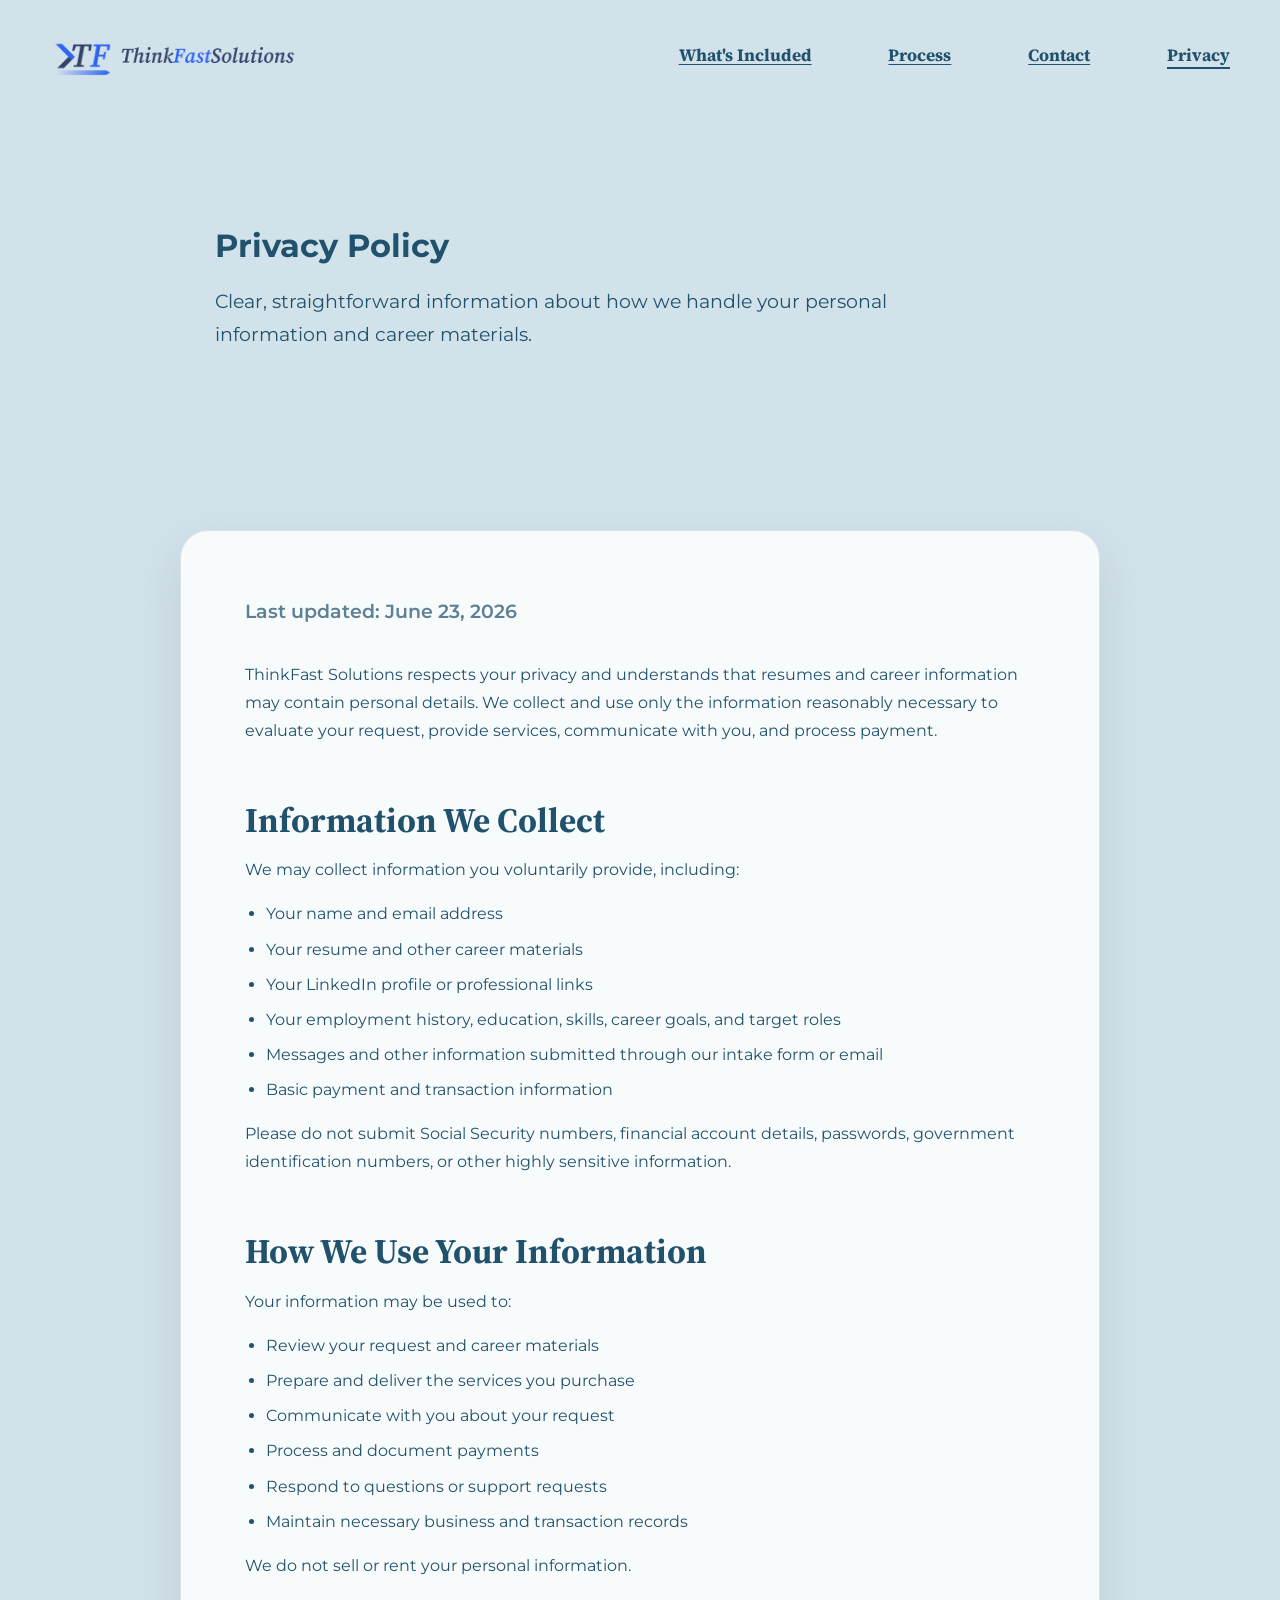
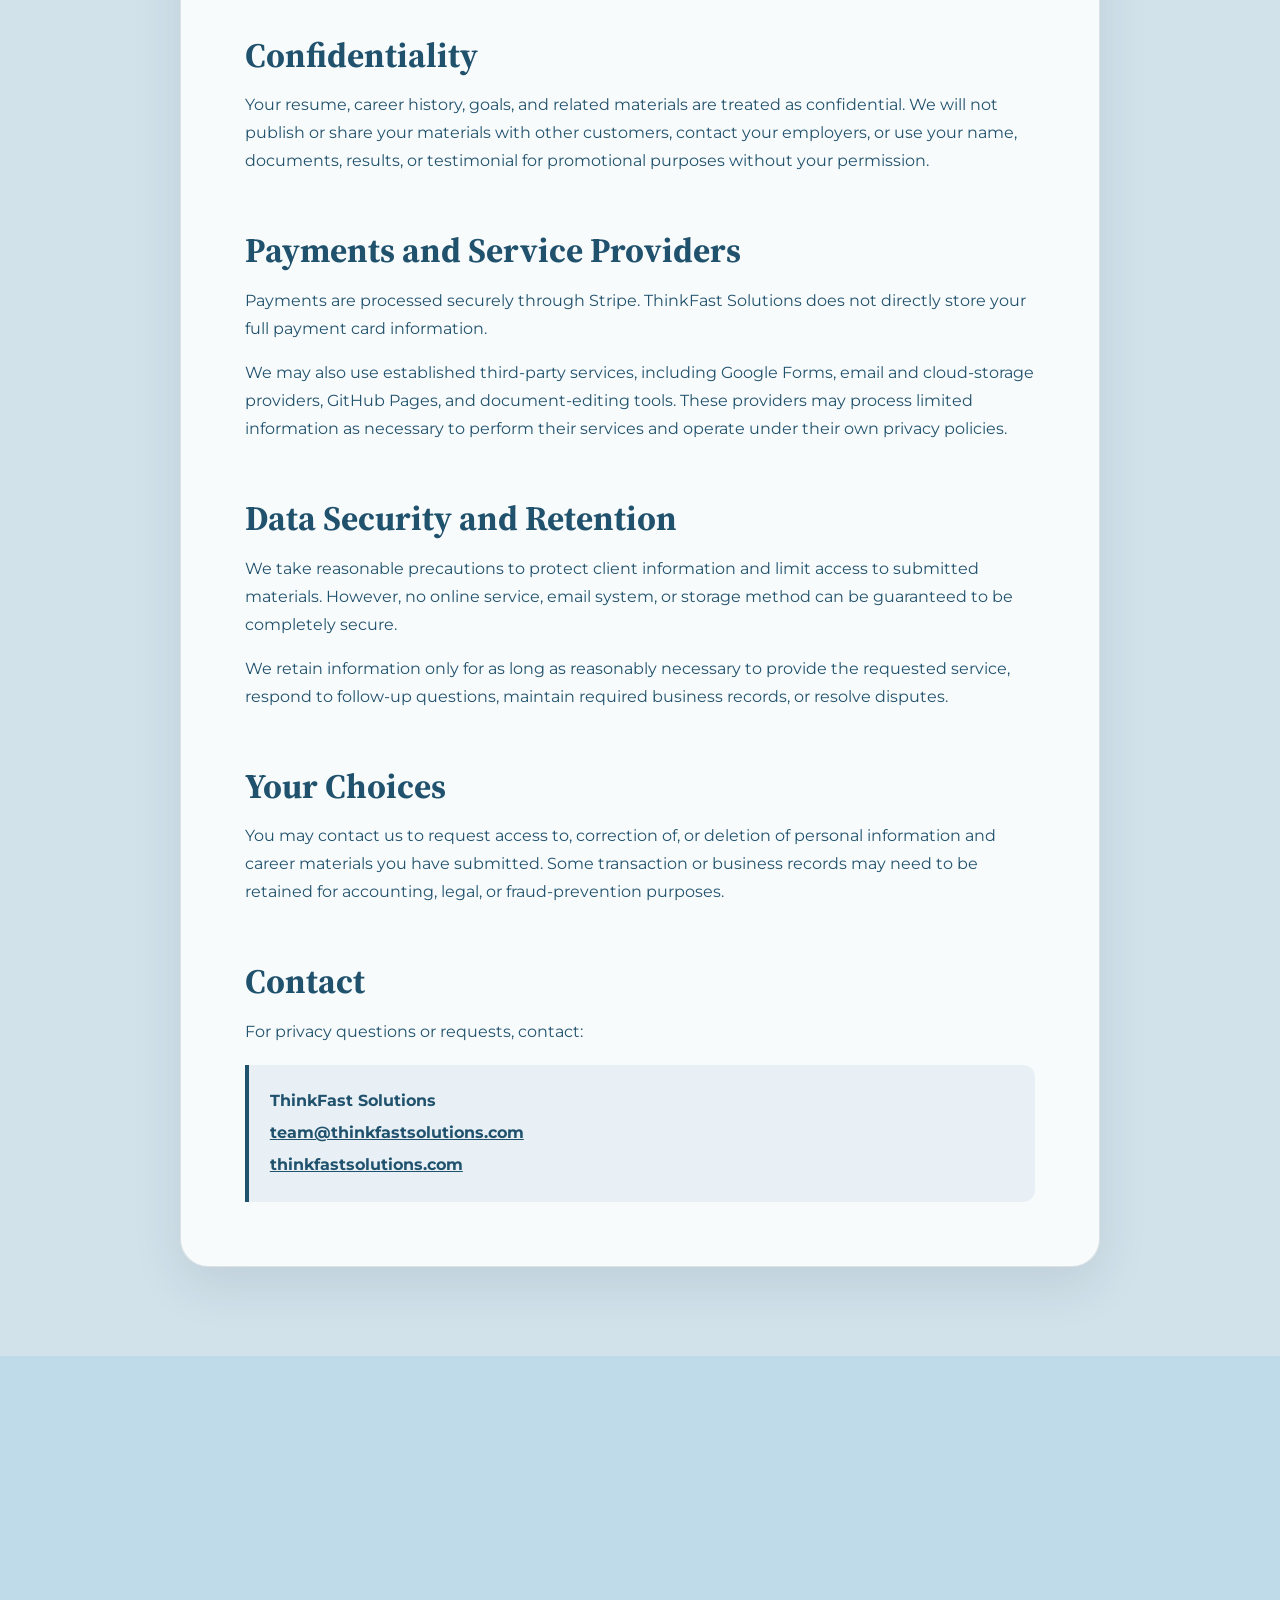
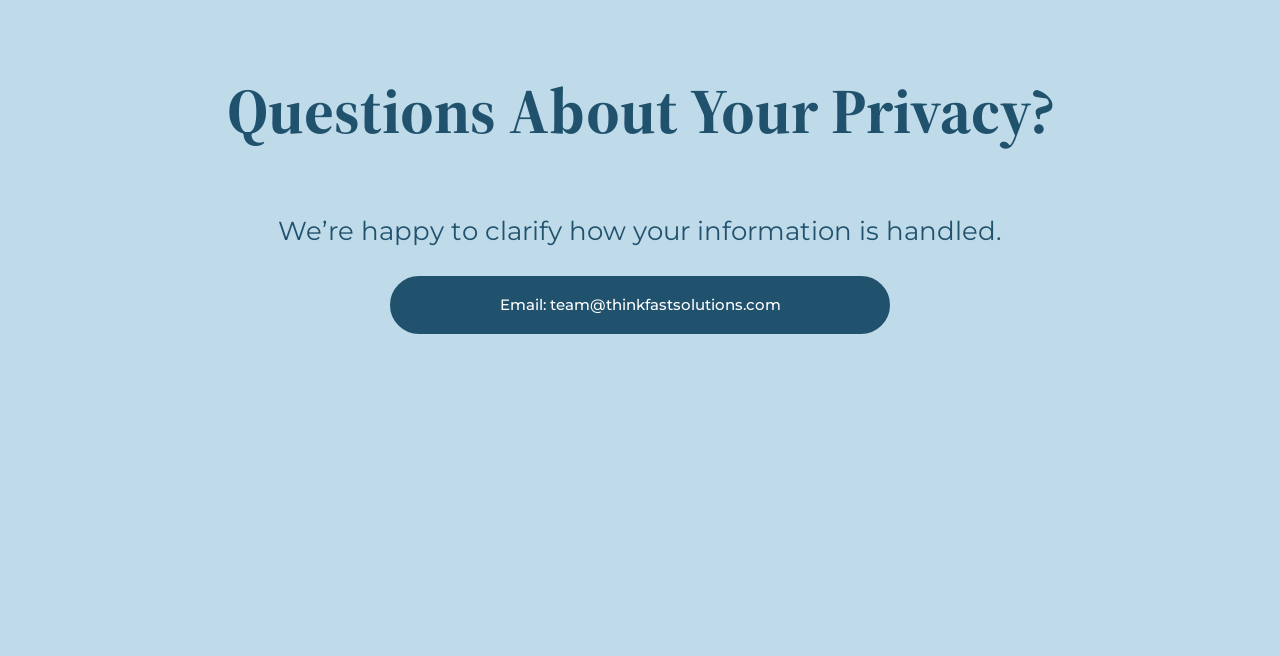
==== privacy.html @ 4c154260 "Add files via upload" ====
<!doctype html>
<html lang="en">
<head>
  <meta charset="utf-8">
  <meta name="viewport" content="width=device-width, initial-scale=1">
  <meta name="description" content="Learn how ThinkFastSolutions collects, uses, and protects information submitted for resume and job-search services.">
  <meta name="theme-color" content="#d2e2eb">
  <meta property="og:title" content="Privacy Policy | ThinkFastSolutions">
  <meta property="og:description" content="Learn how ThinkFastSolutions handles personal information and career materials.">
  <meta property="og:type" content="website">
  <meta property="og:url" content="https://thinkfastsolutions.com/privacy.html">
  <title>Privacy Policy | ThinkFastSolutions</title>

  <link rel="preconnect" href="https://fonts.googleapis.com">
  <link rel="preconnect" href="https://fonts.gstatic.com" crossorigin>
  <link href="https://fonts.googleapis.com/css2?family=Montserrat:ital,wght@0,400;0,500;0,600;0,700;1,400&amp;family=Source+Serif+4:ital,wght@0,600;0,700;1,600&amp;display=swap" rel="stylesheet">
  <link rel="icon" href="assets/favicon.svg" type="image/svg+xml">
  <link rel="stylesheet" href="styles.css">
  <script src="script.js" defer></script>

  <style>
    /* Page-specific additions. These leave the shared site styles untouched. */
    .privacy-page .privacy-hero {
      min-height: auto;
      padding-bottom: clamp(3rem, 7vw, 6rem);
    }

    .privacy-page .privacy-hero .site-nav {
      margin-bottom: clamp(3rem, 7vw, 6rem);
    }

    .privacy-page .privacy-hero-content {
      max-width: 850px;
    }

    .privacy-page .privacy-hero-content h1 {
      margin-bottom: 1rem;
    }

    .privacy-page .privacy-hero-content p {
      max-width: 700px;
      margin: 0;
      font-size: clamp(1rem, 1.6vw, 1.2rem);
      line-height: 1.7;
    }

    .privacy-page .privacy-section {
      padding: clamp(3.5rem, 7vw, 6.5rem) 0;
    }

    .privacy-page .privacy-card {
      max-width: 920px;
      margin: 0 auto;
      padding: clamp(1.75rem, 5vw, 4.5rem);
      background: rgba(255, 255, 255, 0.84);
      border: 1px solid rgba(20, 43, 58, 0.12);
      border-radius: 28px;
      box-shadow: 0 18px 50px rgba(20, 43, 58, 0.1);
    }

    .privacy-page .privacy-updated {
      margin: 0 0 2rem;
      font-size: 0.95rem;
      font-weight: 600;
      opacity: 0.72;
    }

    .privacy-page .privacy-card > p:first-of-type {
      font-size: clamp(1.05rem, 1.5vw, 1.18rem);
      line-height: 1.8;
    }

    .privacy-page .privacy-card h2 {
      margin: clamp(2.2rem, 5vw, 3.5rem) 0 0.8rem;
      font-family: "Source Serif 4", Georgia, serif;
      font-size: clamp(1.55rem, 3vw, 2.15rem);
      line-height: 1.15;
    }

    .privacy-page .privacy-card h2:first-of-type {
      margin-top: 2.4rem;
    }

    .privacy-page .privacy-card p,
    .privacy-page .privacy-card li {
      line-height: 1.75;
    }

    .privacy-page .privacy-card ul {
      margin: 1rem 0 0;
      padding-left: 1.3rem;
    }

    .privacy-page .privacy-card li + li {
      margin-top: 0.45rem;
    }

    .privacy-page .privacy-contact-details {
      margin-top: 1.2rem;
      padding: 1.15rem 1.3rem;
      border-left: 4px solid currentColor;
      background: rgba(210, 226, 235, 0.45);
      border-radius: 0 12px 12px 0;
    }

    .privacy-page .privacy-contact-details p {
      margin: 0.25rem 0;
    }

    .privacy-page .privacy-contact-details a {
      color: inherit;
      font-weight: 700;
    }

    .privacy-page .nav-links a[aria-current="page"] {
      text-decoration: underline;
      text-underline-offset: 0.35em;
      text-decoration-thickness: 2px;
    }

    @media (max-width: 700px) {
      .privacy-page .privacy-hero {
        padding-bottom: 3.5rem;
      }

      .privacy-page .privacy-hero .site-nav {
        margin-bottom: 3.25rem;
      }

      .privacy-page .privacy-card {
        border-radius: 20px;
      }
    }
  </style>
</head>
<body class="privacy-page">
  <a class="skip-link" href="#main-content">Skip to content</a>

  <header class="hero privacy-hero" id="top">
    <nav class="site-nav container" aria-label="Primary navigation">
      <a class="brand" href="index.html" aria-label="ThinkFastSolutions home">
        <img src="assets/thinkfastsolutions-logo.png" alt="ThinkFastSolutions">
      </a>

      <button class="nav-toggle" type="button" aria-expanded="false" aria-controls="nav-links">
        <span class="sr-only">Open navigation</span>
        <span></span><span></span><span></span>
      </button>

      <div class="nav-links" id="nav-links">
        <a href="index.html#included">What's Included</a>
        <a href="index.html#process">Process</a>
        <a href="index.html#contact">Contact</a>
        <a href="privacy.html" aria-current="page">Privacy</a>
      </div>
    </nav>

    <div class="container privacy-hero-content">
      <h1>Privacy Policy</h1>
      <p>Clear, straightforward information about how we handle your personal information and career materials.</p>
    </div>
  </header>

  <main id="main-content">
    <section class="privacy-section section-light" aria-labelledby="privacy-title">
      <div class="container">
        <article class="privacy-card">
          <h2 class="sr-only" id="privacy-title">ThinkFastSolutions Privacy Policy</h2>
          <p class="privacy-updated">Last updated: June 23, 2026</p>

          <p>ThinkFast Solutions respects your privacy and understands that resumes and career information may contain personal details. We collect and use only the information reasonably necessary to evaluate your request, provide services, communicate with you, and process payment.</p>

          <h2>Information We Collect</h2>
          <p>We may collect information you voluntarily provide, including:</p>
          <ul>
            <li>Your name and email address</li>
            <li>Your resume and other career materials</li>
            <li>Your LinkedIn profile or professional links</li>
            <li>Your employment history, education, skills, career goals, and target roles</li>
            <li>Messages and other information submitted through our intake form or email</li>
            <li>Basic payment and transaction information</li>
          </ul>
          <p>Please do not submit Social Security numbers, financial account details, passwords, government identification numbers, or other highly sensitive information.</p>

          <h2>How We Use Your Information</h2>
          <p>Your information may be used to:</p>
          <ul>
            <li>Review your request and career materials</li>
            <li>Prepare and deliver the services you purchase</li>
            <li>Communicate with you about your request</li>
            <li>Process and document payments</li>
            <li>Respond to questions or support requests</li>
            <li>Maintain necessary business and transaction records</li>
          </ul>
          <p>We do not sell or rent your personal information.</p>

          <h2>Confidentiality</h2>
          <p>Your resume, career history, goals, and related materials are treated as confidential. We will not publish or share your materials with other customers, contact your employers, or use your name, documents, results, or testimonial for promotional purposes without your permission.</p>

          <h2>Payments and Service Providers</h2>
          <p>Payments are processed securely through Stripe. ThinkFast Solutions does not directly store your full payment card information.</p>
          <p>We may also use established third-party services, including Google Forms, email and cloud-storage providers, GitHub Pages, and document-editing tools. These providers may process limited information as necessary to perform their services and operate under their own privacy policies.</p>

          <h2>Data Security and Retention</h2>
          <p>We take reasonable precautions to protect client information and limit access to submitted materials. However, no online service, email system, or storage method can be guaranteed to be completely secure.</p>
          <p>We retain information only for as long as reasonably necessary to provide the requested service, respond to follow-up questions, maintain required business records, or resolve disputes.</p>

          <h2>Your Choices</h2>
          <p>You may contact us to request access to, correction of, or deletion of personal information and career materials you have submitted. Some transaction or business records may need to be retained for accounting, legal, or fraud-prevention purposes.</p>

          <h2>Contact</h2>
          <p>For privacy questions or requests, contact:</p>
          <div class="privacy-contact-details">
            <p><strong>ThinkFast Solutions</strong></p>
            <p><a href="mailto:team@thinkfastsolutions.com">team@thinkfastsolutions.com</a></p>
            <p><a href="https://thinkfastsolutions.com/">thinkfastsolutions.com</a></p>
          </div>
        </article>
      </div>
    </section>

    <section class="contact section-dark" aria-labelledby="contact-title">
      <div class="container contact-content">
        <h2 id="contact-title">Questions About Your Privacy?</h2>
        <p>We’re happy to clarify how your information is handled.</p>
        <a class="button email-button" href="mailto:team@thinkfastsolutions.com">Email: team@thinkfastsolutions.com</a>
      </div>
    </section>
  </main>
</body>
</html>
---- styles.css ----
:root {
  --light-blue: #d2e2eb;
  --dark-blue: #bfdae8;
  --brand-blue: #21526d;
  --white: #ffffff;
  --heading-font: "Source Serif 4", Georgia, serif;
  --body-font: "Montserrat", Arial, sans-serif;
  --container: 1180px;
  --shadow: 0 10px 24px rgba(33, 82, 109, 0.14);
}

* {
  box-sizing: border-box;
}

html {
  scroll-behavior: smooth;
}

body {
  margin: 0;
  color: var(--brand-blue);
  font-family: var(--body-font);
  background: var(--light-blue);
  line-height: 1.45;
  -webkit-font-smoothing: antialiased;
}

img {
  display: block;
  max-width: 100%;
}

a {
  color: inherit;
}

.container {
  width: min(var(--container), calc(100% - 64px));
  margin-inline: auto;
}

.skip-link {
  position: fixed;
  z-index: 1000;
  top: 12px;
  left: 12px;
  transform: translateY(-180%);
  padding: 10px 14px;
  border-radius: 6px;
  color: var(--white);
  background: var(--brand-blue);
}

.skip-link:focus {
  transform: translateY(0);
}

.sr-only {
  position: absolute;
  width: 1px;
  height: 1px;
  padding: 0;
  margin: -1px;
  overflow: hidden;
  clip: rect(0, 0, 0, 0);
  white-space: nowrap;
  border: 0;
}

.hero,
.section-light {
  background: var(--light-blue);
}

.section-dark {
  background: var(--dark-blue);
}

.hero {
  min-height: 100svh;
  display: flex;
  flex-direction: column;
}

.site-nav {
  min-height: 112px;
  display: flex;
  align-items: center;
  justify-content: space-between;
  gap: 40px;
}

.brand {
  flex: 0 1 260px;
}

.brand img {
  width: 250px;
}

.nav-links {
  display: flex;
  align-items: center;
  gap: clamp(38px, 6vw, 96px);
}

.nav-links a {
  font-family: var(--heading-font);
  font-size: 1.08rem;
  font-weight: 700;
  text-decoration: underline;
  text-underline-offset: 3px;
}

.nav-links a:hover,
.nav-links a:focus-visible {
  opacity: 0.72;
}

.nav-toggle {
  display: none;
  width: 46px;
  height: 42px;
  padding: 8px;
  border: 0;
  border-radius: 6px;
  color: var(--brand-blue);
  background: transparent;
  cursor: pointer;
}

.nav-toggle span:not(.sr-only) {
  display: block;
  width: 100%;
  height: 3px;
  margin: 5px 0;
  border-radius: 4px;
  background: currentColor;
}

.hero-main {
  flex: 1;
  display: grid;
  grid-template-columns: minmax(0, 1.15fr) minmax(380px, 0.85fr);
  align-items: center;
  gap: clamp(46px, 7vw, 96px);
  padding-top: 52px;
  padding-bottom: 72px;
}

.hero-content {
  display: flex;
  flex-direction: column;
  align-items: flex-start;
}

.hero-content h1,
.section-heading h2,
.story h2,
.cta h2,
.contact h2 {
  margin: 0;
  font-family: var(--heading-font);
  font-weight: 700;
  line-height: 1.02;
}

.hero-content h1 {
  max-width: 650px;
  font-size: clamp(4.1rem, 6.4vw, 6.25rem);
  letter-spacing: -0.03em;
}

.hero-content > p {
  max-width: 530px;
  margin: 24px 0 42px;
  font-size: 1.1rem;
  line-height: 1.52;
}

.hero-offer-card {
  width: 100%;
  max-width: 470px;
  justify-self: end;
  padding: 38px 38px 34px;
  border: 5px solid var(--brand-blue);
  border-radius: 30px;
  color: var(--brand-blue);
  background: var(--dark-blue);
  text-align: center;
}

.hero-offer-card h2 {
  margin: 0;
  font-family: var(--body-font);
  font-size: 1.12rem;
  font-weight: 700;
  line-height: 1.3;
  text-decoration: underline;
  text-underline-offset: 3px;
}

.hero-offer-price {
  margin: 28px 0 24px;
  font-size: clamp(1.5rem, 2.2vw, 2rem);
  font-weight: 700;
  line-height: 1.2;
  white-space: nowrap;
}

.hero-offer-card ul {
  width: fit-content;
  max-width: 100%;
  margin: 0 auto;
  padding: 0;
  list-style: none;
  text-align: left;
}

.hero-offer-card li {
  display: flex;
  gap: 9px;
  align-items: flex-start;
  font-size: 1.02rem;
  line-height: 1.58;
}

.hero-offer-card li::before {
  content: "✓";
  flex: 0 0 auto;
  font-weight: 700;
}

.button {
  display: inline-flex;
  min-height: 58px;
  align-items: center;
  justify-content: center;
  padding: 15px 30px;
  border: 2px solid var(--brand-blue);
  border-radius: 999px;
  color: var(--white);
  background: var(--brand-blue);
  box-shadow: 0 0 0 rgba(33, 82, 109, 0);
  font-size: 0.91rem;
  font-weight: 500;
  text-align: center;
  text-decoration: none;
  transition: transform 160ms ease, box-shadow 160ms ease, color 160ms ease, background 160ms ease;
}

.button:hover,
.button:focus-visible {
  transform: translateY(-2px);
  color: var(--brand-blue);
  background: transparent;
  box-shadow: var(--shadow);
}

.story {
  display: grid;
  grid-template-columns: 1fr 1fr;
  min-height: 660px;
  background: var(--white);
}

.story-copy {
  display: flex;
  justify-content: flex-end;
  background: var(--dark-blue);
}

.story-inner {
  width: min(590px, calc(100% - 64px));
  margin-left: auto;
  padding: 72px 58px 64px 0;
}

.story h2 {
  font-size: clamp(3rem, 4.4vw, 4.9rem);
  letter-spacing: -0.02em;
}

.story-text {
  max-width: 500px;
  margin-top: 46px;
  font-size: 1.02rem;
  font-style: italic;
  line-height: 1.62;
}

.story-text p {
  margin: 0 0 23px;
}

.story-visual {
  display: flex;
  align-items: flex-end;
  justify-content: center;
  overflow: hidden;
  background: var(--white);
}

.story-visual img {
  width: min(100%, 650px);
  margin-bottom: 0;
}

.included,
.process {
  padding: 96px 0 112px;
}

.section-heading {
  margin-bottom: 62px;
  text-align: center;
}

.section-heading h2 {
  font-size: clamp(2.9rem, 4.7vw, 5rem);
  letter-spacing: -0.02em;
}

.section-heading p {
  margin: 8px 0 0;
  font-size: 1rem;
}

.deliverables-grid {
  display: grid;
  grid-template-columns: repeat(4, minmax(0, 1fr));
  gap: 38px;
}

.deliverable-card {
  text-align: center;
}

.deliverable-card img {
  width: 180px;
  height: 174px;
  margin: 0 auto 20px;
  object-fit: contain;
}

.deliverable-card h3,
.process-step h3 {
  margin: 0;
  font-family: var(--heading-font);
  font-size: 1.32rem;
  font-weight: 700;
  line-height: 1.18;
}

.deliverable-card p,
.process-step p {
  margin: 14px auto 0;
  font-size: 0.98rem;
  line-height: 1.58;
}

.deliverable-card p {
  max-width: 285px;
}

.process-grid {
  display: grid;
  grid-template-columns: repeat(3, minmax(0, 1fr));
  gap: 90px;
}

.process-step {
  text-align: center;
}

.process-step img {
  width: 190px;
  height: 190px;
  margin: 0 auto 24px;
  object-fit: contain;
}

.process-step h3 {
  font-size: 1.42rem;
}

.process-step p {
  max-width: 300px;
  font-size: 0.96rem;
}

.cta {
  position: relative;
  min-height: 630px;
  display: grid;
  place-items: center;
  overflow: hidden;
  isolation: isolate;
}

.cta-content {
  position: relative;
  z-index: 2;
  padding: 94px 0 88px;
  text-align: center;
}

.cta h2 {
  font-size: clamp(3rem, 5vw, 5.4rem);
  letter-spacing: -0.02em;
}

.cta-content > p {
  margin: 24px 0 46px;
  font-size: 1rem;
  line-height: 1.4;
}

.cta-price {
  display: block;
  margin-top: 13px;
  font-size: 1rem;
  font-weight: 500;
}

.cta-emoji {
  position: absolute;
  z-index: 1;
  bottom: 58px;
  width: clamp(170px, 17vw, 330px);
}

.cta-emoji-left {
  left: 0;
}

.cta-emoji-right {
  right: 0;
}

.contact {
  min-height: 500px;
  display: grid;
  place-items: center;
  padding: 86px 0;
}

.contact-content {
  text-align: center;
}

.contact h2 {
  font-size: clamp(3rem, 5vw, 5rem);
}

.contact p {
  margin: 70px 0 28px;
  font-size: clamp(1.1rem, 2vw, 1.8rem);
  line-height: 1.35;
}

.email-button {
  min-width: min(100%, 500px);
}

:focus-visible {
  outline: 3px solid #315ff4;
  outline-offset: 4px;
}

@media (min-width: 761px) {
  .hero,
  .story,
  .included,
  .process,
  .cta,
  .contact {
    min-height: 100svh;
  }

  .included,
  .process {
    display: flex;
    align-items: center;
  }

  .included > .container,
  .process > .container {
    width: min(var(--container), calc(100% - 64px));
  }
}

@media (max-width: 980px) {
  .container {
    width: min(var(--container), calc(100% - 44px));
  }

  .hero-main {
    grid-template-columns: minmax(0, 1fr) minmax(340px, 0.82fr);
    gap: 32px;
  }

  .hero-content h1 {
    font-size: clamp(3.8rem, 7.8vw, 5rem);
  }

  .hero-offer-card {
    padding-inline: 28px;
  }

  .deliverables-grid {
    grid-template-columns: repeat(2, minmax(0, 1fr));
    gap: 64px 38px;
  }

  .process-grid {
    gap: 36px;
  }

  .cta-emoji {
    width: 185px;
    bottom: 28px;
  }
}

@media (max-width: 760px) {
  .container {
    width: min(var(--container), calc(100% - 32px));
  }

  .site-nav {
    position: relative;
    min-height: 88px;
  }

  .brand {
    flex-basis: 215px;
  }

  .brand img {
    width: 210px;
  }

  .nav-toggle {
    display: block;
  }

  .nav-links {
    position: absolute;
    z-index: 20;
    top: 76px;
    right: 0;
    left: 0;
    display: none;
    flex-direction: column;
    gap: 0;
    overflow: hidden;
    border: 1px solid rgba(33, 82, 109, 0.18);
    border-radius: 12px;
    background: var(--light-blue);
    box-shadow: var(--shadow);
  }

  .nav-links.is-open {
    display: flex;
  }

  .nav-links a {
    width: 100%;
    padding: 17px 20px;
    text-align: center;
    text-decoration: none;
  }

  .nav-links a + a {
    border-top: 1px solid rgba(33, 82, 109, 0.13);
  }

  .hero-main {
    grid-template-columns: 1fr;
    gap: 0;
    align-items: start;
    padding-top: 52px;
    padding-bottom: 58px;
  }

  .hero-content {
    display: contents;
  }

  .hero-content h1 {
    order: 1;
    font-size: clamp(3.2rem, 15vw, 5rem);
  }

  .hero-content > p {
    order: 2;
    max-width: 600px;
    margin-bottom: 34px;
    font-size: 0.96rem;
  }

  .hero-offer-card {
    order: 3;
    max-width: 560px;
    justify-self: stretch;
    margin-bottom: 32px;
    padding: 32px 26px 28px;
    border-width: 4px;
    border-radius: 24px;
  }

  .hero-button {
    order: 4;
    justify-self: start;
  }

  .story {
    grid-template-columns: 1fr;
  }

  .story-copy {
    justify-content: center;
  }

  .story-inner {
    width: min(100% - 32px, 680px);
    margin: 0;
    padding: 64px 0 52px;
  }

  .story h2 br {
    display: none;
  }

  .story-visual {
    min-height: 390px;
  }

  .story-visual img {
    width: min(100%, 540px);
  }

  .included,
  .process {
    padding: 72px 0 82px;
  }

  .section-heading {
    margin-bottom: 48px;
  }

  .deliverables-grid,
  .process-grid {
    grid-template-columns: 1fr;
    gap: 62px;
  }

  .deliverable-card,
  .process-step {
    max-width: 480px;
    margin-inline: auto;
  }

  .deliverable-card p,
  .process-step p {
    font-size: 1rem;
  }

  .cta {
    min-height: 590px;
  }

  .cta-content {
    padding: 84px 0 190px;
  }

  .cta h2 br {
    display: none;
  }

  .cta-emoji {
    bottom: 0;
    width: 150px;
  }

  .contact {
    min-height: 430px;
    padding: 70px 0;
  }

  .contact p {
    margin-top: 44px;
  }
}

@media (max-width: 430px) {
  .brand {
    flex-basis: 185px;
  }

  .brand img {
    width: 180px;
  }

  .hero-content h1 {
    font-size: 3.25rem;
  }

  .button {
    width: 100%;
    padding-inline: 18px;
    font-size: 0.82rem;
  }

  .hero-offer-card {
    padding: 28px 20px 24px;
    border-radius: 22px;
  }

  .hero-offer-card h2 {
    font-size: 1rem;
  }

  .hero-offer-price {
    margin: 23px 0 20px;
    font-size: 1.42rem;
  }

  .hero-offer-card li {
    gap: 7px;
    font-size: 0.92rem;
  }

  .story h2,
  .section-heading h2,
  .cta h2,
  .contact h2 {
    font-size: clamp(2.3rem, 12vw, 2.75rem);
    line-height: 1.08;
  }

  .story-text {
    margin-top: 34px;
  }

  .cta-emoji {
    width: 118px;
  }

  .email-button {
    font-size: 0.72rem;
  }
}

@media (prefers-reduced-motion: reduce) {
  html {
    scroll-behavior: auto;
  }

  *,
  *::before,
  *::after {
    transition-duration: 0.01ms !important;
  }
}
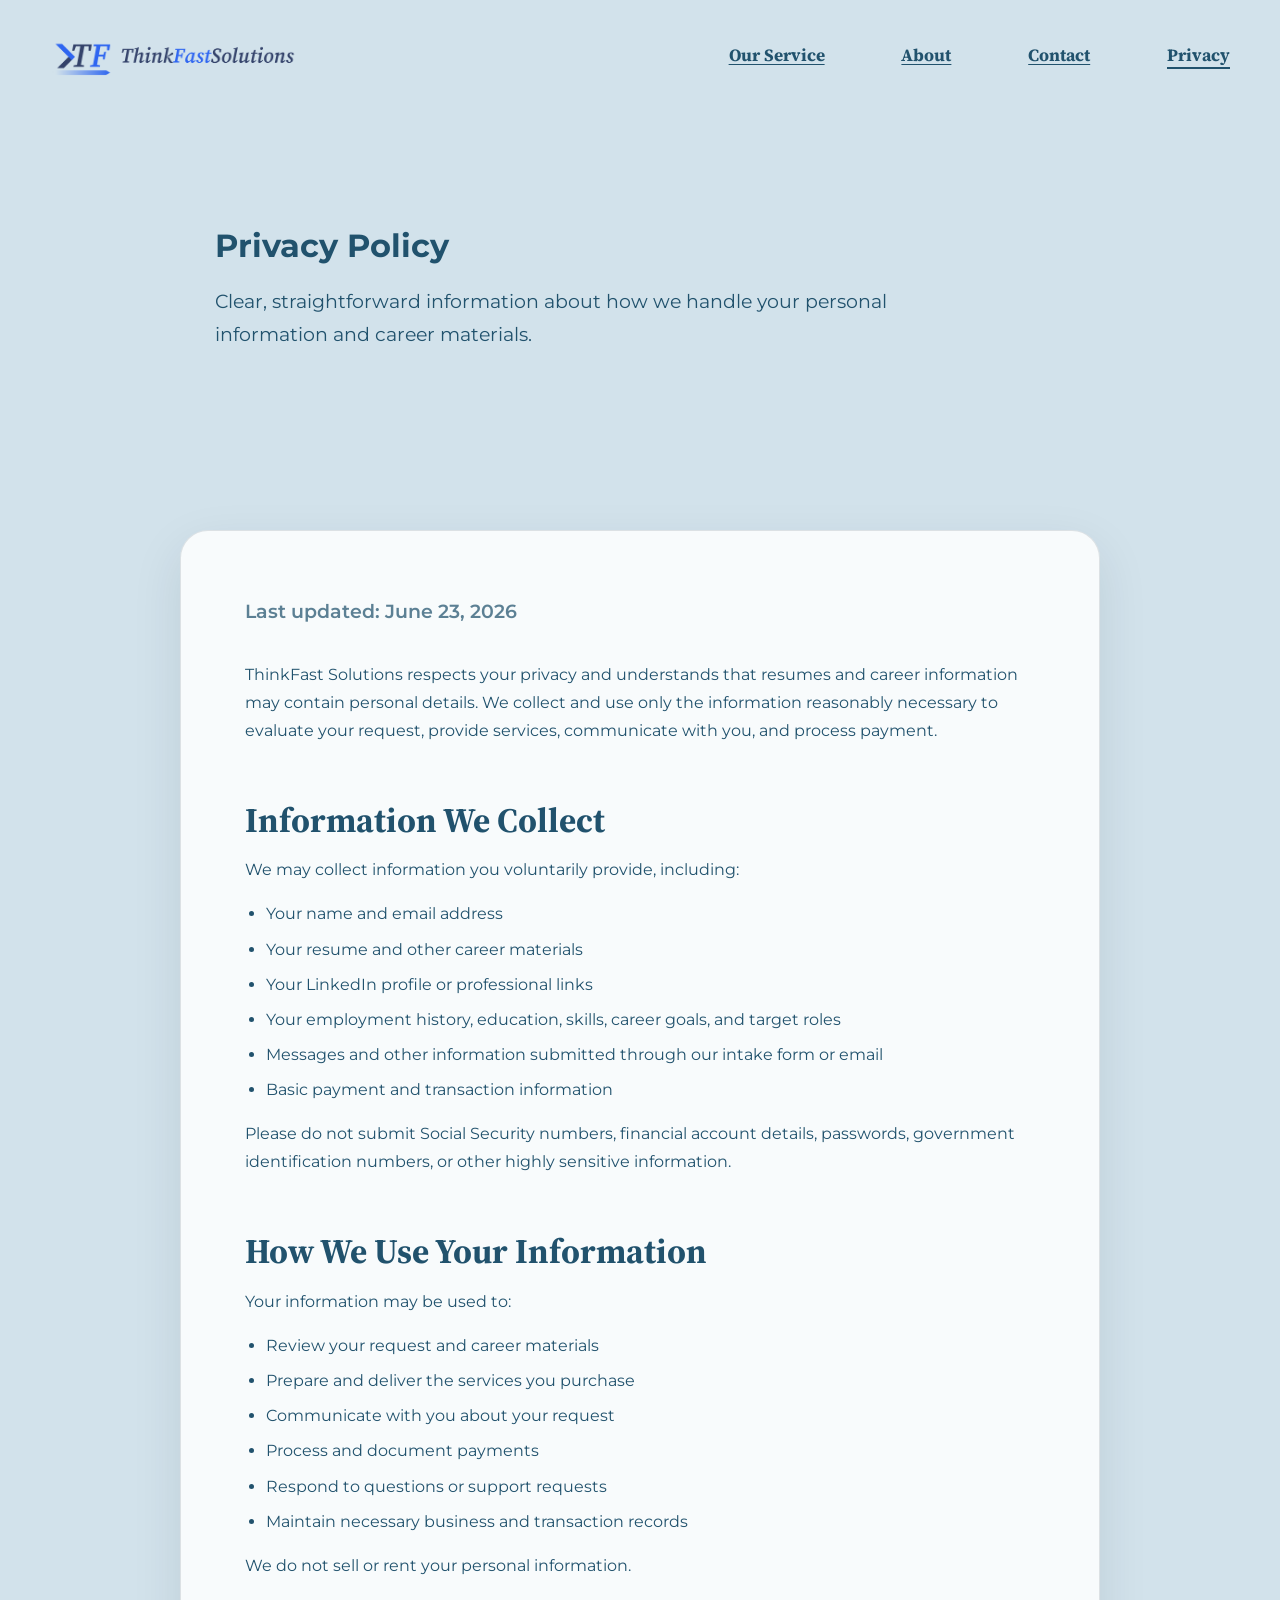
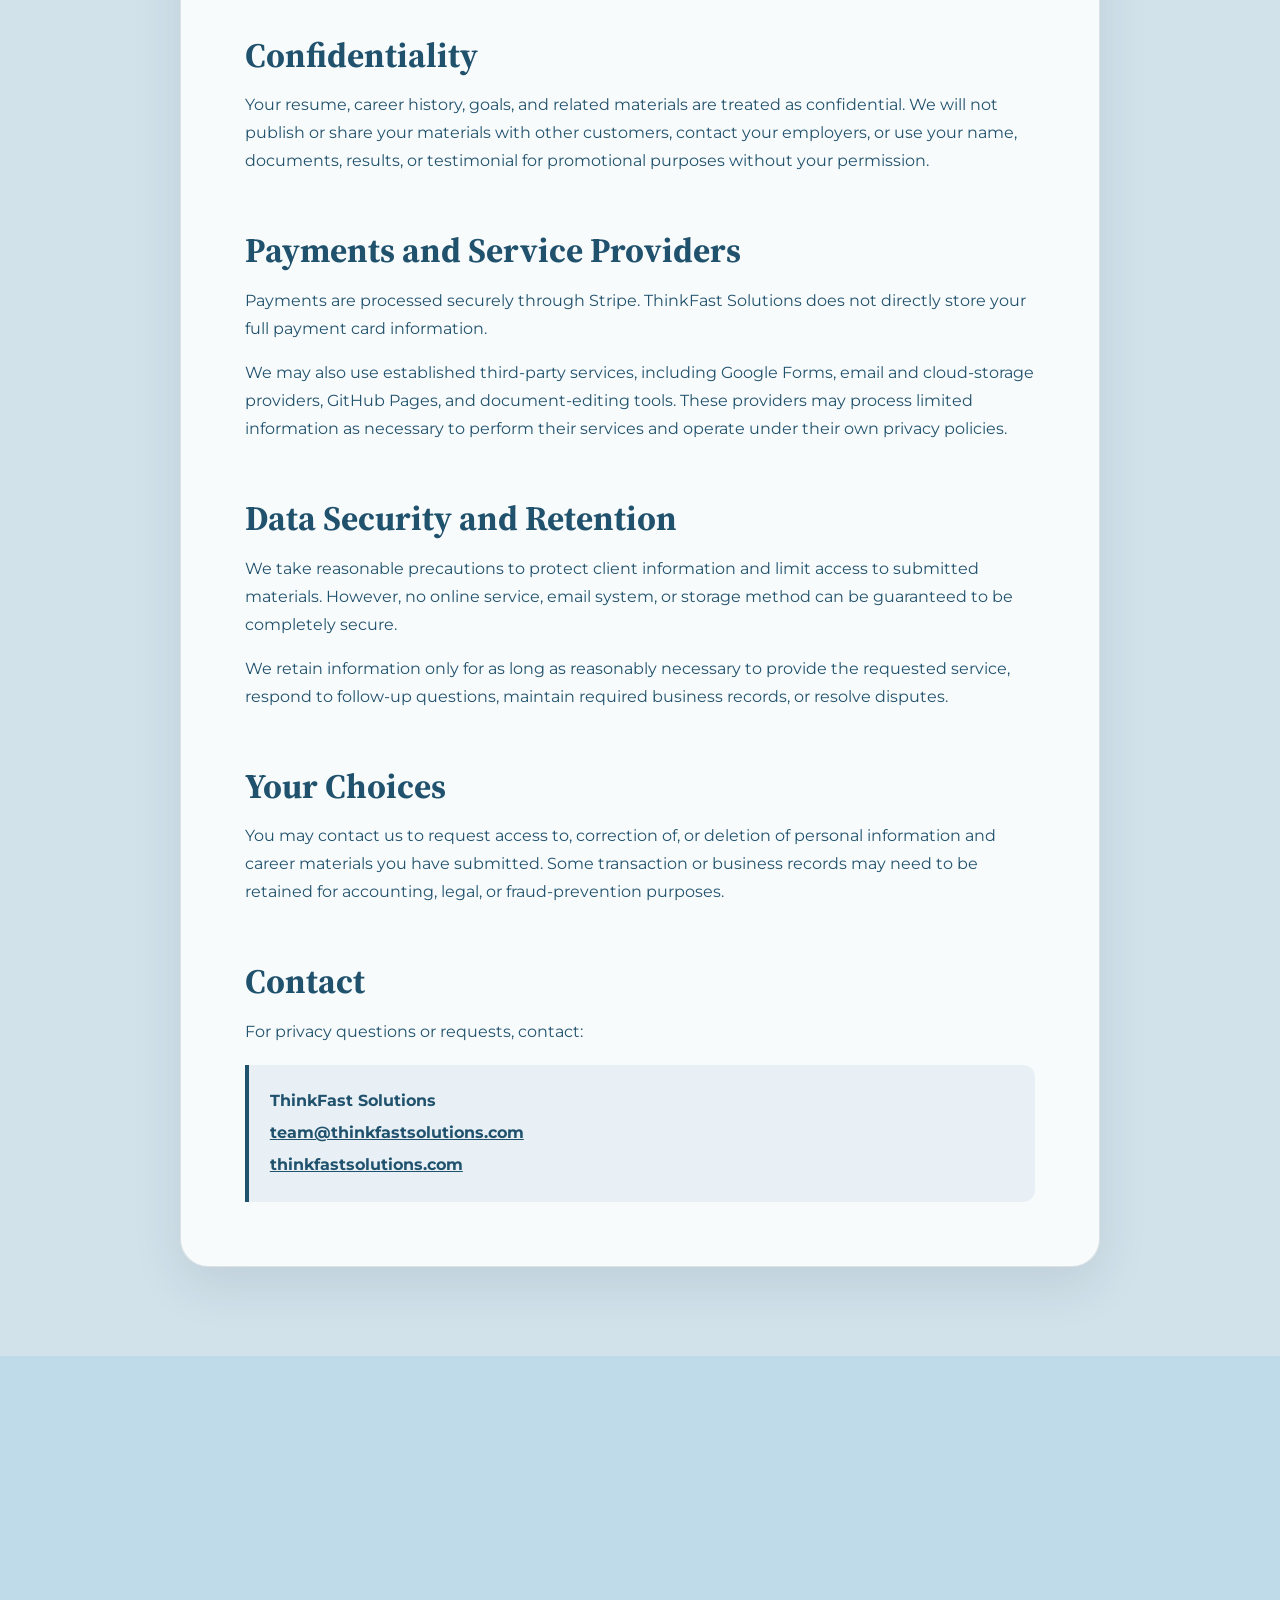
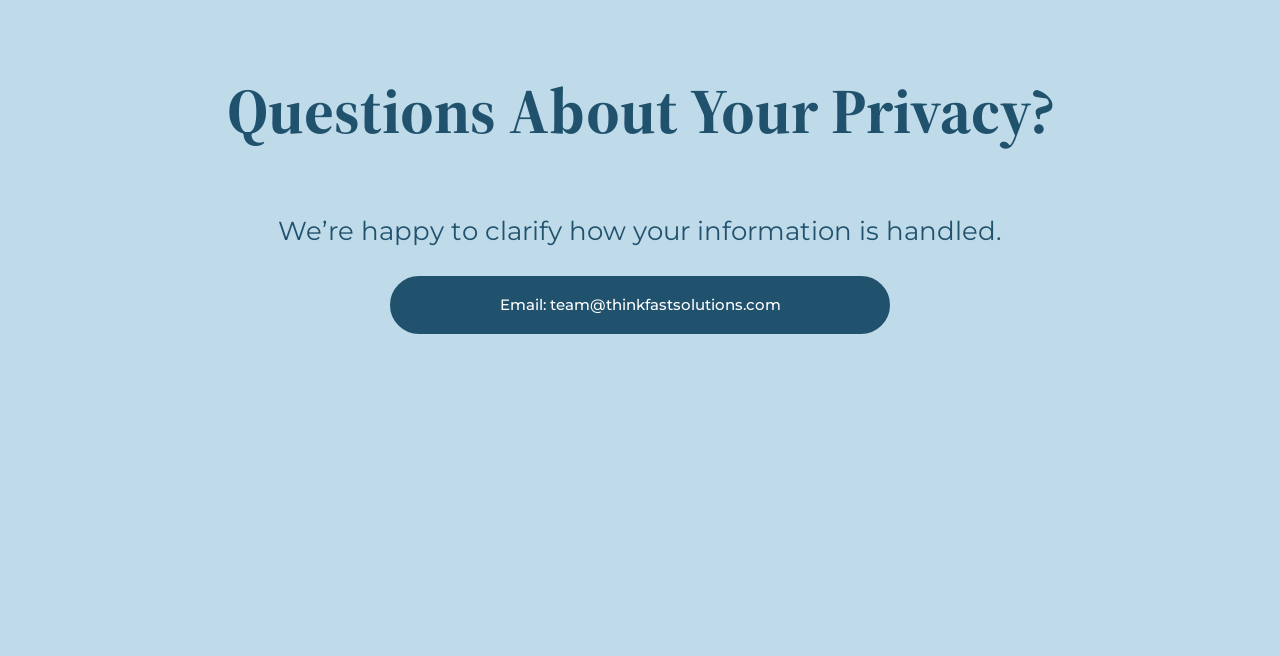
==== commit 67bf5353: "Add files via upload" ====
--- a/privacy.html
+++ b/privacy.html
@@ -15,7 +15,7 @@
   <link rel="preconnect" href="https://fonts.gstatic.com" crossorigin>
   <link href="https://fonts.googleapis.com/css2?family=Montserrat:ital,wght@0,400;0,500;0,600;0,700;1,400&amp;family=Source+Serif+4:ital,wght@0,600;0,700;1,600&amp;display=swap" rel="stylesheet">
   <link rel="icon" href="assets/favicon.svg" type="image/svg+xml">
-  <link rel="stylesheet" href="styles.css">
+  <link rel="stylesheet" href="privacy-legacy.css">
   <script src="script.js" defer></script>
 
   <style>
@@ -148,8 +148,8 @@
       </button>
 
       <div class="nav-links" id="nav-links">
-        <a href="index.html#included">What's Included</a>
-        <a href="index.html#process">Process</a>
+        <a href="index.html#service">Our Service</a>
+        <a href="index.html#about">About</a>
         <a href="index.html#contact">Contact</a>
         <a href="privacy.html" aria-current="page">Privacy</a>
       </div>
--- a/privacy-legacy.css
+++ b/privacy-legacy.css
@@ -0,0 +1,767 @@
+:root {
+  --light-blue: #d2e2eb;
+  --dark-blue: #bfdae8;
+  --brand-blue: #21526d;
+  --white: #ffffff;
+  --heading-font: "Source Serif 4", Georgia, serif;
+  --body-font: "Montserrat", Arial, sans-serif;
+  --container: 1180px;
+  --shadow: 0 10px 24px rgba(33, 82, 109, 0.14);
+}
+
+* {
+  box-sizing: border-box;
+}
+
+html {
+  scroll-behavior: smooth;
+}
+
+body {
+  margin: 0;
+  color: var(--brand-blue);
+  font-family: var(--body-font);
+  background: var(--light-blue);
+  line-height: 1.45;
+  -webkit-font-smoothing: antialiased;
+}
+
+img {
+  display: block;
+  max-width: 100%;
+}
+
+a {
+  color: inherit;
+}
+
+.container {
+  width: min(var(--container), calc(100% - 64px));
+  margin-inline: auto;
+}
+
+.skip-link {
+  position: fixed;
+  z-index: 1000;
+  top: 12px;
+  left: 12px;
+  transform: translateY(-180%);
+  padding: 10px 14px;
+  border-radius: 6px;
+  color: var(--white);
+  background: var(--brand-blue);
+}
+
+.skip-link:focus {
+  transform: translateY(0);
+}
+
+.sr-only {
+  position: absolute;
+  width: 1px;
+  height: 1px;
+  padding: 0;
+  margin: -1px;
+  overflow: hidden;
+  clip: rect(0, 0, 0, 0);
+  white-space: nowrap;
+  border: 0;
+}
+
+.hero,
+.section-light {
+  background: var(--light-blue);
+}
+
+.section-dark {
+  background: var(--dark-blue);
+}
+
+.hero {
+  min-height: 100svh;
+  display: flex;
+  flex-direction: column;
+}
+
+.site-nav {
+  min-height: 112px;
+  display: flex;
+  align-items: center;
+  justify-content: space-between;
+  gap: 40px;
+}
+
+.brand {
+  flex: 0 1 260px;
+}
+
+.brand img {
+  width: 250px;
+}
+
+.nav-links {
+  display: flex;
+  align-items: center;
+  gap: clamp(38px, 6vw, 96px);
+}
+
+.nav-links a {
+  font-family: var(--heading-font);
+  font-size: 1.08rem;
+  font-weight: 700;
+  text-decoration: underline;
+  text-underline-offset: 3px;
+}
+
+.nav-links a:hover,
+.nav-links a:focus-visible {
+  opacity: 0.72;
+}
+
+.nav-toggle {
+  display: none;
+  width: 46px;
+  height: 42px;
+  padding: 8px;
+  border: 0;
+  border-radius: 6px;
+  color: var(--brand-blue);
+  background: transparent;
+  cursor: pointer;
+}
+
+.nav-toggle span:not(.sr-only) {
+  display: block;
+  width: 100%;
+  height: 3px;
+  margin: 5px 0;
+  border-radius: 4px;
+  background: currentColor;
+}
+
+.hero-main {
+  flex: 1;
+  display: grid;
+  grid-template-columns: minmax(0, 1.15fr) minmax(380px, 0.85fr);
+  align-items: center;
+  gap: clamp(46px, 7vw, 96px);
+  padding-top: 52px;
+  padding-bottom: 72px;
+}
+
+.hero-content {
+  display: flex;
+  flex-direction: column;
+  align-items: flex-start;
+}
+
+.hero-content h1,
+.section-heading h2,
+.story h2,
+.cta h2,
+.contact h2 {
+  margin: 0;
+  font-family: var(--heading-font);
+  font-weight: 700;
+  line-height: 1.02;
+}
+
+.hero-content h1 {
+  max-width: 650px;
+  font-size: clamp(4.1rem, 6.4vw, 6.25rem);
+  letter-spacing: -0.03em;
+}
+
+.hero-content > p {
+  max-width: 530px;
+  margin: 24px 0 42px;
+  font-size: 1.1rem;
+  line-height: 1.52;
+}
+
+.hero-offer-card {
+  width: 100%;
+  max-width: 470px;
+  justify-self: end;
+  padding: 38px 38px 34px;
+  border: 5px solid var(--brand-blue);
+  border-radius: 30px;
+  color: var(--brand-blue);
+  background: var(--dark-blue);
+  text-align: center;
+}
+
+.hero-offer-card h2 {
+  margin: 0;
+  font-family: var(--body-font);
+  font-size: 1.12rem;
+  font-weight: 700;
+  line-height: 1.3;
+  text-decoration: underline;
+  text-underline-offset: 3px;
+}
+
+.hero-offer-price {
+  margin: 28px 0 24px;
+  font-size: clamp(1.5rem, 2.2vw, 2rem);
+  font-weight: 700;
+  line-height: 1.2;
+  white-space: nowrap;
+}
+
+.hero-offer-card ul {
+  width: fit-content;
+  max-width: 100%;
+  margin: 0 auto;
+  padding: 0;
+  list-style: none;
+  text-align: left;
+}
+
+.hero-offer-card li {
+  display: flex;
+  gap: 9px;
+  align-items: flex-start;
+  font-size: 1.02rem;
+  line-height: 1.58;
+}
+
+.hero-offer-card li::before {
+  content: "✓";
+  flex: 0 0 auto;
+  font-weight: 700;
+}
+
+.button {
+  display: inline-flex;
+  min-height: 58px;
+  align-items: center;
+  justify-content: center;
+  padding: 15px 30px;
+  border: 2px solid var(--brand-blue);
+  border-radius: 999px;
+  color: var(--white);
+  background: var(--brand-blue);
+  box-shadow: 0 0 0 rgba(33, 82, 109, 0);
+  font-size: 0.91rem;
+  font-weight: 500;
+  text-align: center;
+  text-decoration: none;
+  transition: transform 160ms ease, box-shadow 160ms ease, color 160ms ease, background 160ms ease;
+}
+
+.button:hover,
+.button:focus-visible {
+  transform: translateY(-2px);
+  color: var(--brand-blue);
+  background: transparent;
+  box-shadow: var(--shadow);
+}
+
+.story {
+  display: grid;
+  grid-template-columns: 1fr 1fr;
+  min-height: 660px;
+  background: var(--white);
+}
+
+.story-copy {
+  display: flex;
+  justify-content: flex-end;
+  background: var(--dark-blue);
+}
+
+.story-inner {
+  width: min(590px, calc(100% - 64px));
+  margin-left: auto;
+  padding: 72px 58px 64px 0;
+}
+
+.story h2 {
+  font-size: clamp(3rem, 4.4vw, 4.9rem);
+  letter-spacing: -0.02em;
+}
+
+.story-text {
+  max-width: 500px;
+  margin-top: 46px;
+  font-size: 1.02rem;
+  font-style: italic;
+  line-height: 1.62;
+}
+
+.story-text p {
+  margin: 0 0 23px;
+}
+
+.story-visual {
+  display: flex;
+  align-items: flex-end;
+  justify-content: center;
+  overflow: hidden;
+  background: var(--white);
+}
+
+.story-visual img {
+  width: min(100%, 650px);
+  margin-bottom: 0;
+}
+
+.included,
+.process {
+  padding: 96px 0 112px;
+}
+
+.section-heading {
+  margin-bottom: 62px;
+  text-align: center;
+}
+
+.section-heading h2 {
+  font-size: clamp(2.9rem, 4.7vw, 5rem);
+  letter-spacing: -0.02em;
+}
+
+.section-heading p {
+  margin: 8px 0 0;
+  font-size: 1rem;
+}
+
+.deliverables-grid {
+  display: grid;
+  grid-template-columns: repeat(4, minmax(0, 1fr));
+  gap: 38px;
+}
+
+.deliverable-card {
+  text-align: center;
+}
+
+.deliverable-card img {
+  width: 180px;
+  height: 174px;
+  margin: 0 auto 20px;
+  object-fit: contain;
+}
+
+.deliverable-card h3,
+.process-step h3 {
+  margin: 0;
+  font-family: var(--heading-font);
+  font-size: 1.32rem;
+  font-weight: 700;
+  line-height: 1.18;
+}
+
+.deliverable-card p,
+.process-step p {
+  margin: 14px auto 0;
+  font-size: 0.98rem;
+  line-height: 1.58;
+}
+
+.deliverable-card p {
+  max-width: 285px;
+}
+
+.process-grid {
+  display: grid;
+  grid-template-columns: repeat(3, minmax(0, 1fr));
+  gap: 90px;
+}
+
+.process-step {
+  text-align: center;
+}
+
+.process-step img {
+  width: 190px;
+  height: 190px;
+  margin: 0 auto 24px;
+  object-fit: contain;
+}
+
+.process-step h3 {
+  font-size: 1.42rem;
+}
+
+.process-step p {
+  max-width: 300px;
+  font-size: 0.96rem;
+}
+
+.cta {
+  position: relative;
+  min-height: 630px;
+  display: grid;
+  place-items: center;
+  overflow: hidden;
+  isolation: isolate;
+}
+
+.cta-content {
+  position: relative;
+  z-index: 2;
+  padding: 94px 0 88px;
+  text-align: center;
+}
+
+.cta h2 {
+  font-size: clamp(3rem, 5vw, 5.4rem);
+  letter-spacing: -0.02em;
+}
+
+.cta-content > p {
+  margin: 24px 0 46px;
+  font-size: 1rem;
+  line-height: 1.4;
+}
+
+.cta-price {
+  display: block;
+  margin-top: 13px;
+  font-size: 1rem;
+  font-weight: 500;
+}
+
+.cta-emoji {
+  position: absolute;
+  z-index: 1;
+  bottom: 58px;
+  width: clamp(170px, 17vw, 330px);
+}
+
+.cta-emoji-left {
+  left: 0;
+}
+
+.cta-emoji-right {
+  right: 0;
+}
+
+.contact {
+  min-height: 500px;
+  display: grid;
+  place-items: center;
+  padding: 86px 0;
+}
+
+.contact-content {
+  text-align: center;
+}
+
+.contact h2 {
+  font-size: clamp(3rem, 5vw, 5rem);
+}
+
+.contact p {
+  margin: 70px 0 28px;
+  font-size: clamp(1.1rem, 2vw, 1.8rem);
+  line-height: 1.35;
+}
+
+.email-button {
+  min-width: min(100%, 500px);
+}
+
+:focus-visible {
+  outline: 3px solid #315ff4;
+  outline-offset: 4px;
+}
+
+@media (min-width: 761px) {
+  .hero,
+  .story,
+  .included,
+  .process,
+  .cta,
+  .contact {
+    min-height: 100svh;
+  }
+
+  .included,
+  .process {
+    display: flex;
+    align-items: center;
+  }
+
+  .included > .container,
+  .process > .container {
+    width: min(var(--container), calc(100% - 64px));
+  }
+}
+
+@media (max-width: 980px) {
+  .container {
+    width: min(var(--container), calc(100% - 44px));
+  }
+
+  .hero-main {
+    grid-template-columns: minmax(0, 1fr) minmax(340px, 0.82fr);
+    gap: 32px;
+  }
+
+  .hero-content h1 {
+    font-size: clamp(3.8rem, 7.8vw, 5rem);
+  }
+
+  .hero-offer-card {
+    padding-inline: 28px;
+  }
+
+  .deliverables-grid {
+    grid-template-columns: repeat(2, minmax(0, 1fr));
+    gap: 64px 38px;
+  }
+
+  .process-grid {
+    gap: 36px;
+  }
+
+  .cta-emoji {
+    width: 185px;
+    bottom: 28px;
+  }
+}
+
+@media (max-width: 760px) {
+  .container {
+    width: min(var(--container), calc(100% - 32px));
+  }
+
+  .site-nav {
+    position: relative;
+    min-height: 88px;
+  }
+
+  .brand {
+    flex-basis: 215px;
+  }
+
+  .brand img {
+    width: 210px;
+  }
+
+  .nav-toggle {
+    display: block;
+  }
+
+  .nav-links {
+    position: absolute;
+    z-index: 20;
+    top: 76px;
+    right: 0;
+    left: 0;
+    display: none;
+    flex-direction: column;
+    gap: 0;
+    overflow: hidden;
+    border: 1px solid rgba(33, 82, 109, 0.18);
+    border-radius: 12px;
+    background: var(--light-blue);
+    box-shadow: var(--shadow);
+  }
+
+  .nav-links.is-open {
+    display: flex;
+  }
+
+  .nav-links a {
+    width: 100%;
+    padding: 17px 20px;
+    text-align: center;
+    text-decoration: none;
+  }
+
+  .nav-links a + a {
+    border-top: 1px solid rgba(33, 82, 109, 0.13);
+  }
+
+  .hero-main {
+    grid-template-columns: 1fr;
+    gap: 0;
+    align-items: start;
+    padding-top: 52px;
+    padding-bottom: 58px;
+  }
+
+  .hero-content {
+    display: contents;
+  }
+
+  .hero-content h1 {
+    order: 1;
+    font-size: clamp(3.2rem, 15vw, 5rem);
+  }
+
+  .hero-content > p {
+    order: 2;
+    max-width: 600px;
+    margin-bottom: 34px;
+    font-size: 0.96rem;
+  }
+
+  .hero-offer-card {
+    order: 3;
+    max-width: 560px;
+    justify-self: stretch;
+    margin-bottom: 32px;
+    padding: 32px 26px 28px;
+    border-width: 4px;
+    border-radius: 24px;
+  }
+
+  .hero-button {
+    order: 4;
+    justify-self: start;
+  }
+
+  .story {
+    grid-template-columns: 1fr;
+  }
+
+  .story-copy {
+    justify-content: center;
+  }
+
+  .story-inner {
+    width: min(100% - 32px, 680px);
+    margin: 0;
+    padding: 64px 0 52px;
+  }
+
+  .story h2 br {
+    display: none;
+  }
+
+  .story-visual {
+    min-height: 390px;
+  }
+
+  .story-visual img {
+    width: min(100%, 540px);
+  }
+
+  .included,
+  .process {
+    padding: 72px 0 82px;
+  }
+
+  .section-heading {
+    margin-bottom: 48px;
+  }
+
+  .deliverables-grid,
+  .process-grid {
+    grid-template-columns: 1fr;
+    gap: 62px;
+  }
+
+  .deliverable-card,
+  .process-step {
+    max-width: 480px;
+    margin-inline: auto;
+  }
+
+  .deliverable-card p,
+  .process-step p {
+    font-size: 1rem;
+  }
+
+  .cta {
+    min-height: 590px;
+  }
+
+  .cta-content {
+    padding: 84px 0 190px;
+  }
+
+  .cta h2 br {
+    display: none;
+  }
+
+  .cta-emoji {
+    bottom: 0;
+    width: 150px;
+  }
+
+  .contact {
+    min-height: 430px;
+    padding: 70px 0;
+  }
+
+  .contact p {
+    margin-top: 44px;
+  }
+}
+
+@media (max-width: 430px) {
+  .brand {
+    flex-basis: 185px;
+  }
+
+  .brand img {
+    width: 180px;
+  }
+
+  .hero-content h1 {
+    font-size: 3.25rem;
+  }
+
+  .button {
+    width: 100%;
+    padding-inline: 18px;
+    font-size: 0.82rem;
+  }
+
+  .hero-offer-card {
+    padding: 28px 20px 24px;
+    border-radius: 22px;
+  }
+
+  .hero-offer-card h2 {
+    font-size: 1rem;
+  }
+
+  .hero-offer-price {
+    margin: 23px 0 20px;
+    font-size: 1.42rem;
+  }
+
+  .hero-offer-card li {
+    gap: 7px;
+    font-size: 0.92rem;
+  }
+
+  .story h2,
+  .section-heading h2,
+  .cta h2,
+  .contact h2 {
+    font-size: clamp(2.3rem, 12vw, 2.75rem);
+    line-height: 1.08;
+  }
+
+  .story-text {
+    margin-top: 34px;
+  }
+
+  .cta-emoji {
+    width: 118px;
+  }
+
+  .email-button {
+    font-size: 0.72rem;
+  }
+}
+
+@media (prefers-reduced-motion: reduce) {
+  html {
+    scroll-behavior: auto;
+  }
+
+  *,
+  *::before,
+  *::after {
+    transition-duration: 0.01ms !important;
+  }
+}
